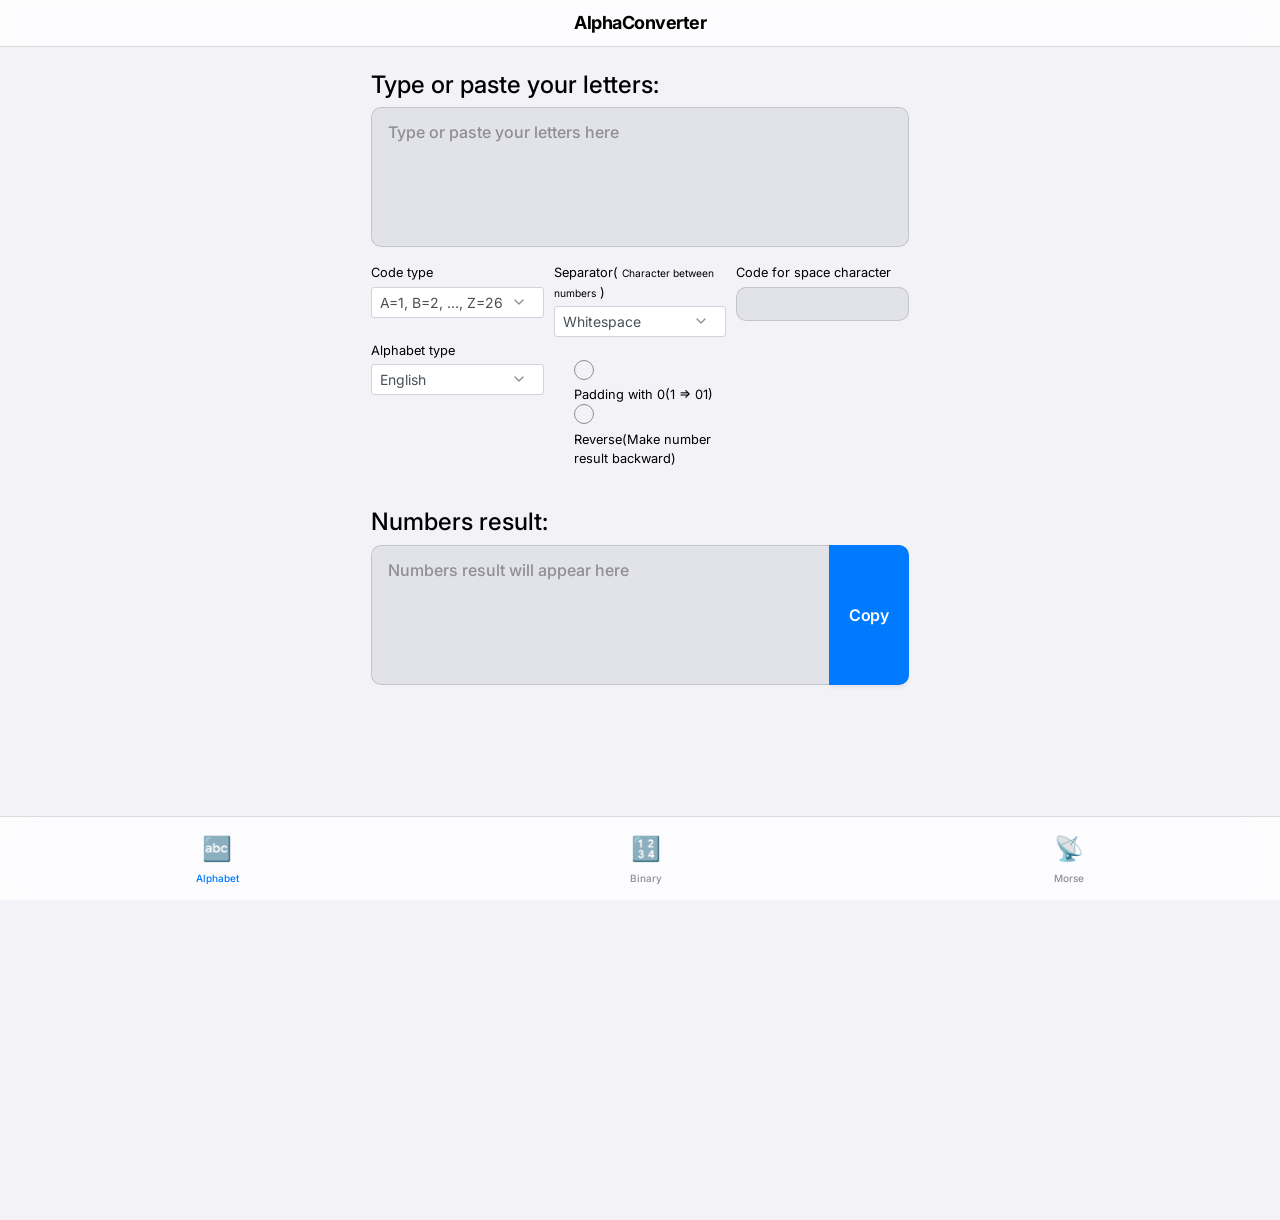
==== app/src/main/assets/alphabet-to-numbers.html @ f873c341 "Initial commit" ====
<!DOCTYPE html>
<html lang="en">

<head>
    <meta http-equiv="X-UA-Compatible" content="IE=edge">
    <meta charset="utf-8" />
    <meta name="viewport" content="width=device-width, initial-scale=1.0, viewport-fit=cover" />

    <title>AlphaConverter</title>
    <link rel="stylesheet" href="static/lib/bootstrap/dist/css/bootstrap.min.css" />
    <link rel="dns-prefetch" href="https://design-media.inkpx.com/">

    <link rel="stylesheet" href="static/lib/jssocials-1.4.0/jssocials.css" />
    <link rel="stylesheet" href="static/lib/jssocials-1.4.0/jssocials-theme-flat.css" />

    <link rel="stylesheet" href="static/css/site1ef8.css?v=FJEmgED4UV-yYkm7TSofwFdIMw3dJoi3_ZHVLcDd_eE" />
    <link rel="stylesheet" href="static/css/material-design-3.css" />

    <link rel="preconnect" href="https://fonts.googleapis.com">
    <link rel="preconnect" href="https://fonts.gstatic.com" crossorigin>
    <link href="https://fonts.googleapis.com/css2?family=Inter:wght@400;500;600;700;800&display=swap" rel="stylesheet">

    <script async src="../pagead2.googlesyndication.com/pagead/js/f7208.txt?client=ca-pub-6508214169551772"
        crossorigin="anonymous"></script>
</head>

<body>
    <!-- Material Design 3 Top App Bar -->
    <div class="md3-top-app-bar">
        <div class="md3-top-app-bar-content">
            <h1 class="md3-app-title">AlphaConverter</h1>
        </div>
    </div>

    <!-- Main Content -->
    <div class="md3-container">
        <div id="app" class="md3-content-wrapper">
            <!-- Converter UI -->
            <div class="md3-card">
                <h2>Convert Text to Numbers</h2>

                <!-- Input Field -->
                <div class="md3-text-field">
                    <label class="md3-text-field-label">Enter text or numbers</label>
                    <textarea class="md3-text-field-input" id="inputText"
                        placeholder="Type something here..."></textarea>
                </div>

                <!-- Buttons -->
                <div class="md3-button-row">
                    <button class="md3-button md3-button-filled" id="convertBtn">Convert</button>
                    <button class="md3-button md3-button-outlined" id="clearBtn">Clear</button>
                    <button class="md3-button md3-button-outlined" id="copyInputBtn">Copy</button>
                </div>

                <!-- Output Field -->
                <div class="md3-text-field" style="margin-top: 24px;">
                    <label class="md3-text-field-label">Result</label>
                    <div id="outputText">Conversion result will appear here...</div>
                </div>

                <!-- Copy Output Button -->
                <button class="md3-button md3-button-text" id="copyOutputBtn"
                    style="width: 100%; margin-top: 12px;">Copy Output</button>
            </div>

            <!-- Options Card -->
            <div class="md3-card">
                <h3>Options</h3>

                <div class="md3-text-field">
                    <label class="md3-text-field-label">Conversion Format</label>
                    <select id="formatSelect">
                        <option value="simple">Simple (A=1, B=2, ...)</option>
                        <option value="binary">Binary</option>
                        <option value="advanced">Advanced</option>
                    </select>
                </div>

                <div class="md3-checkbox-group">
                    <label class="md3-checkbox-label">
                        <input type="checkbox" id="ignoreSpaces">
                        <span>Ignore spaces</span>
                    </label>
                    <label class="md3-checkbox-label">
                        <input type="checkbox" id="upperCase">
                        <span>Uppercase output</span>
                    </label>
                </div>
            </div>

            <!-- Stats Card -->
            <div class="md3-card">
                <h3>Statistics</h3>
                <div class="md3-stats-grid">
                    <div class="md3-stat-card">
                        <div class="md3-stat-label">Characters</div>
                        <div class="md3-stat-value" id="charCount">0</div>
                    </div>
                    <div class="md3-stat-card">
                        <div class="md3-stat-label">Words</div>
                        <div class="md3-stat-value" id="wordCount">0</div>
                    </div>
                    <div class="md3-stat-card">
                        <div class="md3-stat-label">Conversions</div>
                        <div class="md3-stat-value" id="conversionCount">0</div>
                    </div>
                </div>
            </div>
        </div>
    </div>

    <!-- Bottom Navigation Tabs -->
    <div class="md3-bottom-nav">
        <a href="alphabet-to-numbers.html" class="md3-nav-item md3-nav-active">
            <span class="md3-nav-icon">🔤</span>
            <span class="md3-nav-label">Alphabet</span>
        </a>
        <a href="binary-converter.html" class="md3-nav-item">
            <span class="md3-nav-icon">🔢</span>
            <span class="md3-nav-label">Binary</span>
        </a>
        <a href="morse-converter.html" class="md3-nav-item">
            <span class="md3-nav-icon">📡</span>
            <span class="md3-nav-label">Morse</span>
        </a>
    </div>

    <!-- Floating Action Button -->
    <button class="md3-fab" title="Convert">🔄</button>

    <script type="text/javascript">
        var alphabetModuleName = 'AlphabetToNumber';
    </script>
    <script
        src="static/lib/alphabet/1.0.0/inkpx-alphabet.umd.minf980.js?v=_bp05VSS9Vm5cJAzbjqtKP711zbT-5roc5y51gnIXjI"></script>

    <script src="static/lib/jquery/dist/jquery.min.js"></script>
    <script src="static/lib/bootstrap/dist/js/bootstrap.bundle.min.js"></script>
    <script src="static/lib/pixabay-ac/jquery.auto-complete.min.js"></script>

    <script src="static/lib/jssocials-1.4.0/jssocials.min.js"></script>
    <script src="static/js/material-design-3.js"></script>
    <script src="static/js/converter-app.js"></script>
    <script type="text/javascript">
        $(function () {
            $(".share-area").jsSocials({
                showLabel: false,
                showCount: false,
                shares: []
            });
        });
    </script>

    <script src="static/js/sited82b.js?v=tY-L6hNoM8MPZSDCTNHHN6IWhLcDKMUVz5prGmht9Rw"></script>
    <!-- Google tag (gtag.js) -->
    <script async src="https://www.googletagmanager.com/gtag/js?id=G-XSNCM615G3"></script>
    <script>
        window.dataLayer = window.dataLayer || [];
        function gtag() { dataLayer.push(arguments); }
        gtag('js', new Date());
        gtag('config', 'G-XSNCM615G3');
    </script>

</body>

</html>
---- app/src/main/assets/static/lib/jssocials-1.4.0/jssocials.css ----
.jssocials-shares{margin:.2em 0}.jssocials-shares *{box-sizing:border-box}.jssocials-share{display:inline-block;vertical-align:top;margin:.3em .6em .3em 0}.jssocials-share:last-child{margin-right:0}.jssocials-share-logo{width:1em;vertical-align:middle;font-size:1.5em}img.jssocials-share-logo{width:auto;height:1em}.jssocials-share-link{display:inline-block;text-align:center;text-decoration:none;line-height:1}.jssocials-share-link.jssocials-share-link-count{padding-top:.2em}.jssocials-share-link.jssocials-share-link-count .jssocials-share-count{display:block;font-size:.6em;margin:0 -.5em -.8em}.jssocials-share-link.jssocials-share-no-count{padding-top:.5em}.jssocials-share-link.jssocials-share-no-count .jssocials-share-count{height:1em}.jssocials-share-label{padding-left:.3em;vertical-align:middle}.jssocials-share-count-box{display:inline-block;height:1.5em;padding:0 .3em;line-height:1;vertical-align:middle;cursor:default}.jssocials-share-count-box.jssocials-share-no-count{display:none}.jssocials-share-count{line-height:1.5em;vertical-align:middle}
---- app/src/main/assets/static/lib/jssocials-1.4.0/jssocials-theme-flat.css ----
.jssocials-share-twitter .jssocials-share-link{background:#00aced}.jssocials-share-twitter .jssocials-share-link:hover{background:#0087ba}.jssocials-share-facebook .jssocials-share-link{background:#3b5998}.jssocials-share-facebook .jssocials-share-link:hover{background:#2d4373}.jssocials-share-googleplus .jssocials-share-link{background:#dd4b39}.jssocials-share-googleplus .jssocials-share-link:hover{background:#c23321}.jssocials-share-linkedin .jssocials-share-link{background:#007bb6}.jssocials-share-linkedin .jssocials-share-link:hover{background:#005983}.jssocials-share-pinterest .jssocials-share-link{background:#cb2027}.jssocials-share-pinterest .jssocials-share-link:hover{background:#9f191f}.jssocials-share-email .jssocials-share-link{background:#3490f3}.jssocials-share-email .jssocials-share-link:hover{background:#0e76e6}.jssocials-share-stumbleupon .jssocials-share-link{background:#eb4823}.jssocials-share-stumbleupon .jssocials-share-link:hover{background:#c93412}.jssocials-share-whatsapp .jssocials-share-link{background:#29a628}.jssocials-share-whatsapp .jssocials-share-link:hover{background:#1f7d1e}.jssocials-share-telegram .jssocials-share-link{background:#2ca5e0}.jssocials-share-telegram .jssocials-share-link:hover{background:#1c88bd}.jssocials-share-line .jssocials-share-link{background:#25af00}.jssocials-share-line .jssocials-share-link:hover{background:#1a7c00}.jssocials-share-viber .jssocials-share-link{background:#7b519d}.jssocials-share-viber .jssocials-share-link:hover{background:#61407b}.jssocials-share-pocket .jssocials-share-link{background:#ef4056}.jssocials-share-pocket .jssocials-share-link:hover{background:#e9132e}.jssocials-share-messenger .jssocials-share-link{background:#0084ff}.jssocials-share-messenger .jssocials-share-link:hover{background:#006acc}.jssocials-share-vkontakte .jssocials-share-link{background:#45668e}.jssocials-share-vkontakte .jssocials-share-link:hover{background:#344d6c}.jssocials-share-link{padding:.5em .6em;color:#fff;-webkit-transition:background 200ms ease-in-out,border-color 200ms ease-in-out;transition:background 200ms ease-in-out,border-color 200ms ease-in-out}.jssocials-share-link:hover,.jssocials-share-link:focus,.jssocials-share-link:active{color:#fff}.jssocials-share-count-box{position:relative;height:2.5em;padding:0 .3em;margin-left:.3em;background:#f5f5f5;-webkit-transition:background 200ms ease-in-out,border-color 200ms ease-in-out;transition:background 200ms ease-in-out,border-color 200ms ease-in-out}.jssocials-share-count-box:hover{background:#dcdcdc}.jssocials-share-count-box:hover:after{border-color:transparent #dcdcdc transparent transparent}.jssocials-share-count-box:after{content:"";display:block;position:absolute;top:.85em;left:-.3em;width:0;height:0;border-width:.4em .4em .4em 0;border-style:solid;border-color:transparent #f5f5f5 transparent transparent;-webkit-transform:rotate(360deg);-ms-transform:rotate(360deg);transform:rotate(360deg);-webkit-transition:background 200ms ease-in-out,border-color 200ms ease-in-out;transition:background 200ms ease-in-out,border-color 200ms ease-in-out}.jssocials-share-count-box .jssocials-share-count{line-height:2.5em;color:#444}
---- app/src/main/assets/static/css/site1ef8.css ----
body{color:#2c3e50;-webkit-font-smoothing:antialiased}a.navbar-brand{white-space:normal;text-align:center;word-break:keep-all}a{color:#2c3e50}a:hover{color:#3eaf7c}.btn-primary{color:#fff!important;background-color:#3eaf7c;-moz-border-radius:2px;-ms-border-radius:2px;-webkit-border-radius:2px;border-radius:2px;-moz-box-shadow:0 4px 4px -2px rgba(144,146,148,.2);-ms-box-shadow:0 4px 4px -2px rgba(144,146,148,.2);-webkit-box-shadow:0 4px 4px -2px rgba(144,146,148,.2);box-shadow:0 4px 4px -2px rgba(144,146,148,.2);-ms-transition:all .3s ease;-webkit-transition:all .3s ease;transition:all .3s ease;border-top:none;border-right:none;border-bottom:none;border-left:none}.btn-primary:hover{color:#fff;background-color:#318961;-moz-box-shadow:0 4px 16px rgba(0,1,31,.2);-ms-box-shadow:0 4px 16px rgba(0,1,31,.2);-webkit-box-shadow:0 4px 16px rgba(0,1,31,.2);box-shadow:0 4px 16px rgba(0,1,31,.2)}.btn-primary:focus,.btn-primary.focus{color:#fff;background-color:#318961;-moz-box-shadow:0 4px 16px rgba(0,1,31,.2);-ms-box-shadow:0 4px 16px rgba(0,1,31,.2);-webkit-box-shadow:0 4px 16px rgba(0,1,31,.2);box-shadow:0 4px 16px rgba(0,1,31,.2)}.btn-primary.disabled,.btn-primary:disabled{color:#fff;background-color:#81d2ad;border-color:#81d2ad}.btn-primary:not(:disabled):not(.disabled):active,.btn-primary:not(:disabled):not(.disabled).active,.show>.btn-primary.dropdown-toggle{color:#fff;background-color:#318961;border-color:#3eaf7c}.btn-primary:not(:disabled):not(.disabled).active:focus,.btn-primary:not(:disabled):not(.disabled):active:focus,.show>.btn-primary.dropdown-toggle:focus{-moz-box-shadow:0 4px 16px rgba(0,1,31,.2);-ms-box-shadow:0 4px 16px rgba(0,1,31,.2);-webkit-box-shadow:0 4px 16px rgba(0,1,31,.2);box-shadow:0 4px 16px rgba(0,1,31,.2)}.text-dark{color:#2c3e50!important}.nav-pills .nav-link.active,.nav-pills .show>.nav-link{color:#fff;background-color:#1b6ec2;border-color:#1861ac}.bg-grey{background-color:#eee}.inkpx-focus{border-radius:0}.inkpx-focus:focus{border-color:#ced4da;box-shadow:none}.inkpx-inline-search-btn{border-radius:0;border-color:#ced4da}.inkpx-inline-search-btn:active,.inkpx-inline-search-btn:hover{background-color:#3eaf7c;border-color:#3eaf7c;color:#fff}.inkpx-inline-search-btn:focus{border-color:transparent}.inkpx-inline-search-btn:active:focus{border-color:#ced4da!important}.dropdown:hover>.dropdown-menu{display:block}html{font-size:14px}@media(min-width:768px){html{font-size:16px}}.border-top{border-top:1px solid #e5e5e5}.border-bottom{border-bottom:1px solid #e5e5e5}.box-shadow{box-shadow:0 .25rem .75rem rgba(0,0,0,.05)}button.accept-policy{font-size:1rem;line-height:inherit}html{position:relative;min-height:100%}body{margin-bottom:20rem}.footer{height:20rem;position:absolute;bottom:0;width:100%;white-space:nowrap;background:#fafafa;z-index:99}.footer .site-links li{margin-right:1.5rem}.highlight-link a{color:#3eaf7c}.image-auto img{width:100%;height:auto}.navbar-brand .logo{height:2.2rem;margin-right:.8rem}.navbar-brand .site-name{font-size:1.3rem;font-weight:600;color:#2c3e50}.inkpx-navbar{position:sticky;top:0;z-index:100}.inkpx-navbar .inkpx-navbar-dropdown .dropdown-menu{margin-top:0;max-height:50vh;overflow:auto}.inkpx-navbar .inkpx-navbar-dropdown .dropdown-item.active,.inkpx-navbar .inkpx-navbar-dropdown .dropdown-item:active{background:#3eaf7c}.inkpx-navbar .inkpx-navbar-dropdown .dropdown-toggle::after{margin-left:.75rem;color:#a19b9b}.inkpx-navbar .nav-item{border-radius:3px}.inkpx-navbar .nav-item .nav-link{font-weight:500}.inkpx-navbar .nav-item:hover{background-color:#eee}.inkpx-navbar .inkpx-navbar-highlight-item{color:#fe6d77}.inkpx-pagination .btn{font-size:.875rem;background:0 0;border:none}.inkpx-pagination .btn:hover{background:#eee}.inkpx-pagination .btn.disabled{color:#959da5}.inkpx-breadcrumb{background:0 0;padding-left:0;padding-right:0}.inkpx-breadcrumb .breadcrumb-item a{color:#2c3e50}.inkpx-breadcrumb .breadcrumb-item a:hover{color:#3eaf7c}.category-sidebar{padding:1.5rem 0;width:20rem;margin:0;box-sizing:border-box;border-right:1px solid #eaecef;overflow-y:auto;position:sticky;top:63px;max-height:calc(100vh - 61px)}.category-sidebar .sidebar-heading{display:inline-block;font-size:1.1rem;font-weight:700;padding:.35rem 1.5rem .35rem 1.25rem;line-height:1.7rem;color:#2c3e50!important;text-decoration:none}.category-sidebar .sidebar-heading:hover{color:#3eaf7c!important}.category-sidebar .sidebar-heading.active{color:#3eaf7c!important}.category-sidebar .sidebar-link{display:inline-block;font-size:.95rem;border-left:.25rem solid transparent;padding:.35rem 1rem .35rem 2.5rem;line-height:1.4;box-sizing:border-box;color:#2c3e50!important;text-decoration:none}.category-sidebar .sidebar-link:hover{color:#3eaf7c!important}.category-sidebar .sidebar-link.active{font-weight:600;border-left-color:#3eaf7c;color:#3eaf7c!important}.category-template-list-wrapper table{color:#333;background:#fff;border:1px solid gray;font-size:12pt;border-collapse:collapse}.category-template-list-wrapper table thead th{color:#777;background:rgba(0,0,0,.1)}.category-template-list-wrapper table tfoot th{color:#777;background:rgba(0,0,0,.1)}.category-template-list-wrapper table caption{padding:.5em}.category-template-list-wrapper table th{padding:.5em;border:1px solid #d3d3d3}.category-template-list-wrapper table td{padding:.5em;border:1px solid #d3d3d3}.category-template-list-wrapper blockquote{background:#f9f9f9;border-left:10px solid #ccc;margin:1.5em 10px;padding:1em 10px .1em}.category-template-list .preview-img{width:100%;height:auto}.category-template-list .template-link{font-size:.875rem;text-decoration:none;font-weight:500}.category-template-list .template-link:hover{color:#3eaf7c!important}.category-template-list .template-item:hover .template-link{color:#3eaf7c!important}.category-template-list .template-name-wrapper{height:3rem;overflow:hidden;text-overflow:ellipsis;display:-webkit-box;-webkit-line-clamp:2;-webkit-box-orient:vertical}@media(max-width:768px){.category-sidebar{width:100%;padding-right:15px;padding-left:15px;margin-right:auto;margin-left:auto;border-right:none;position:static;top:auto}.category-sidebar .sidebar-heading{text-align:center}.category-sidebar .sidebar-link{padding:.35rem .75rem}}.template-detail-page .feature-img{width:100%;height:auto}.template-detail-page .breadcrumb{background:0 0;padding-left:0;padding-right:0}.template-detail-page .breadcrumb .breadcrumb-item a{color:#2c3e50}.template-detail-page .breadcrumb .breadcrumb-item a:hover{color:#3eaf7c}.template-detail-page .word-art-detail a{color:#3eaf7c}.template-detail-page .fix-word-art-cls{min-height:750px}.template-detail-page .word-cloud-detail a{color:#3eaf7c}.template-detail-page .fix-word-cloud-cls{min-height:800px}.template-detail-page .curved-text-detail a{color:#3eaf7c}.template-detail-page .fix-curved-text-cls{min-height:1000px}.index-category-view .category-item img{width:100%;height:auto}.flat-page table{color:#333;background:#fff;border:1px solid gray;font-size:12pt;border-collapse:collapse}.flat-page table thead th{color:#777;background:rgba(0,0,0,.1)}.flat-page table tfoot th{color:#777;background:rgba(0,0,0,.1)}.flat-page table caption{padding:.5em}.flat-page table th{padding:.5em;border:1px solid #d3d3d3}.flat-page table td{padding:.5em;border:1px solid #d3d3d3}.blog-index-page{max-width:800px}.blog-index-page .blog-post-item img{max-width:100%;height:auto}.blog-detail-page .main [id]::before{content:"";display:block;height:65px;margin-top:-65px;visibility:hidden}.stretched-link:before{bottom:0;content:"";left:0;position:absolute;right:0;top:0;z-index:1}.autocomplete-suggestions{text-align:left;cursor:default;border:1px solid #ccc;border-top:0;background:#fff;box-shadow:-1px 1px 3px rgba(0,0,0,.1);position:absolute;display:none;z-index:9999;max-height:254px;overflow:hidden;overflow-y:auto;box-sizing:border-box}.autocomplete-suggestion{position:relative;padding:.6em;line-height:23px;white-space:nowrap;overflow:hidden;text-overflow:ellipsis;font-size:1.02em;color:#333}.autocomplete-suggestion b{font-weight:400;color:#1f8dd6}.autocomplete-suggestion.selected{background:#f0f0f0}
---- app/src/main/assets/static/css/material-design-3.css ----
/* ============================================
   Apple iOS / macOS Aesthetic Redesign
   Adaptive Theme (Light / Dark)
   STUCK SCREEN (NO SCROLL) LAYOUT
   ============================================ */

:root {
    /* Apple Default Light Mode Tokens */
    --apple-bg: #F2F2F7;
    --apple-surface: #FFFFFF;
    --apple-surface-grouped: #FFFFFF;
    --apple-text: #000000;
    --apple-text-secondary: #8E8E93;
    --apple-accent: #007AFF;
    --apple-accent-hover: #0056b3;
    --apple-border: rgba(60, 60, 67, 0.18); /* Default separator */
    --apple-input-bg: rgba(118, 118, 128, 0.12); /* Gray native input */
    --apple-shadow: 0 4px 24px rgba(0, 0, 0, 0.04);
    --apple-glass-bg: rgba(255, 255, 255, 0.75);
    
    --radius-xl: 20px;
    --radius-lg: 16px;
    --radius-md: 10px;
    --radius-sm: 8px;
}

/* Adaptive Dark Mode */
@media (prefers-color-scheme: dark) {
    :root {
        --apple-bg: #000000;
        --apple-surface: #1C1C1E;
        --apple-surface-grouped: #1C1C1E;
        --apple-text: #FFFFFF;
        --apple-text-secondary: #EBEBF599; /* 60% white */
        --apple-accent: #0A84FF; /* Dark mode blue */
        --apple-accent-hover: #0066cc;
        --apple-border: rgba(84, 84, 88, 0.65);
        --apple-input-bg: rgba(118, 118, 128, 0.24);
        --apple-shadow: 0 4px 24px rgba(0, 0, 0, 0.4);
        --apple-glass-bg: rgba(28, 28, 30, 0.75);
    }
}

* {
    margin: 0;
    padding: 0;
    box-sizing: border-box;
    -webkit-tap-highlight-color: transparent;
}

/* SCROLLABLE RESPONSIVE LAYOUT */
html, body {
    /* Premium Inter font stack */
    font-family: 'Inter', -apple-system, BlinkMacSystemFont, "SF Pro Display", "Segoe UI", Roboto, Helvetica, Arial, sans-serif;
    background-color: var(--apple-bg);
    color: var(--apple-text);
    line-height: 1.5;
    
    /* Standard Scrolling Settings */
    min-height: 100vh;
    overflow-x: hidden;
    
    -webkit-font-smoothing: antialiased;
    -moz-osx-font-smoothing: grayscale;
}

/* TOP APP BAR - iOS Navigation Bar Style */
.md3-top-app-bar {
    background: var(--apple-glass-bg);
    backdrop-filter: blur(20px) saturate(180%);
    -webkit-backdrop-filter: blur(20px) saturate(180%);
    border-bottom: 0.5px solid var(--apple-border);
    color: var(--apple-text);
    padding: 12px 20px; /* Reduced padding for more screen space */
    position: relative;
    z-index: 100;
    display: flex;
    align-items: center;
    justify-content: center;
    flex-shrink: 0;
}

.md3-top-app-bar-content {
    display: flex;
    align-items: center;
    justify-content: center;
    width: 100%;
}

.md3-app-title {
    font-size: 18px; /* Slightly larger pro size */
    font-weight: 700;
    margin: 0;
    letter-spacing: -0.5px;
}

/* MAIN CONTAINER - Scrollable */
.md3-container {
    width: 100%;
    padding: 24px 0 120px 0; /* Padding bottom for Tab Bar */
}

.md3-content-wrapper {
    width: 100%;
    max-width: 600px;
    margin: 0 auto;
    padding: 0 16px;
    display: flex;
    flex-direction: column;
    gap: 24px; /* Restored comfortable gap */
}

/* CARDS - iOS Grouped List / Card Style */
.md3-card {
    background: var(--apple-surface);
    border-radius: var(--radius-xl);
    padding: 24px; /* Restored luxurious padding */
    box-shadow: var(--apple-shadow);
    display: flex;
    flex-direction: column;
}

.md3-card h2,
.md3-card h3 {
    margin-bottom: 12px;
    font-size: 20px; /* Adjusted down slightly */
    font-weight: 800; /* Pro bold */
    color: var(--apple-text);
    letter-spacing: -0.8px;
    text-align: left;
    flex-shrink: 0;
}

/* TEXT FIELDS */
.md3-text-field {
    margin-bottom: 24px;
    display: flex;
    flex-direction: column;
}

.md3-text-field-label {
    display: block;
    font-size: 14px;
    font-weight: 600;
    color: var(--apple-text-secondary);
    margin-bottom: 6px;
    margin-left: 4px; /* Better alignment with input */
    letter-spacing: -0.2px;
    text-align: left;
    flex-shrink: 0;
}

/* iOS Style Text Input */
.md3-text-field-input {
    width: 100%;
    padding: 12px 16px; /* Tighten padding */
    background: var(--apple-input-bg);
    border: 1px solid var(--apple-border); /* Explicit border for better structure */
    border-radius: var(--radius-md);
    font-size: 16px;
    font-weight: 500;
    font-family: inherit;
    color: var(--apple-text);
    transition: all 0.2s ease;
    text-align: left;
    flex-shrink: 0;
}

/* Make Textarea */
textarea.md3-text-field-input {
    resize: none;
    min-height: 140px; /* Restored fixed reasonable height */
    line-height: 1.5;
}

.md3-text-field-input::placeholder {
    color: var(--apple-text-secondary);
}

.md3-text-field-input:focus {
    outline: none;
    box-shadow: 0 0 0 3px rgba(10, 132, 255, 0.3); /* iOS Focus Ring */
}

/* OUTPUT TEXT */
#outputText {
    min-height: 140px; /* Restored fixed reasonable height */
    overflow-y: auto; /* Internal scrolling if text is too long */
    padding: 16px;
    background: var(--apple-input-bg);
    border: 1px solid var(--apple-border);
    border-radius: var(--radius-md);
    color: var(--apple-text);
    word-break: break-word;
    white-space: pre-wrap;
    font-family: 'Inter', ui-monospace, Menlo, Consolas, monospace; /* Changed to Inter for a cleaner look */
    font-size: 18px;
    font-weight: 500;
    line-height: 1.6;
    letter-spacing: 0.2px;
    text-align: left;
}

/* BUTTONS - iOS Style */
.md3-button-row {
    display: flex;
    gap: 12px;
    flex-wrap: nowrap;
    margin: 16px 0 24px 0; /* Restored margins */
}

.md3-button {
    min-height: 50px; /* Restored standard height */
    padding: 12px 20px;
    border: none;
    border-radius: var(--radius-md);
    font-size: 16px;
    font-weight: 600;
    cursor: pointer;
    transition: all 0.2s cubic-bezier(0.25, 1, 0.5, 1);
    font-family: inherit;
    display: inline-flex;
    align-items: center;
    justify-content: center;
    letter-spacing: -0.2px;
}

.md3-button:active {
    transform: scale(0.96);
    opacity: 0.8;
}

.md3-button-row .md3-button {
    flex: 1;
}

.md3-button-filled {
    background: var(--apple-accent);
    color: #FFFFFF;
}

.md3-button-filled:hover {
    background: var(--apple-accent-hover);
}

.md3-button-outlined {
    background: var(--apple-input-bg);
    color: var(--apple-accent);
}

.md3-button-text {
    background-color: transparent;
    color: var(--apple-accent);
    font-weight: 600; /* Bolder button text */
    flex-shrink: 0;
    margin-top: 8px;
    min-height: 40px; /* Smaller */
}

/* SELECT DROPDOWN - iOS Native Style */
select {
    width: 100%;
    padding: 12px 16px; /* Tighten */
    background-color: var(--apple-input-bg);
    border: none;
    border-radius: var(--radius-md);
    font-size: 16px;
    font-weight: 500;
    font-family: inherit;
    color: var(--apple-text);
    cursor: pointer;
    transition: all 0.2s ease;
    appearance: none;
    -webkit-appearance: none;
    -moz-appearance: none;
    background-image: url("data:image/svg+xml;charset=US-ASCII,%3Csvg%20xmlns%3D%22http%3A%2F%2Fwww.w3.org%2F2000%2Fsvg%22%20width%3D%2220%22%20height%3D%2220%22%20viewBox%3D%220%200%2024%2024%22%20fill%3D%22none%22%20stroke%3D%22%238E8E93%22%20stroke-width%3D%222%22%20stroke-linecap%3D%22round%22%20stroke-linejoin%3D%22round%22%3E%3Cpolyline%20points%3D%226%209%2012%2015%2018%209%22%3E%3C%2Fpolyline%3E%3C%2Fsvg%3E");
    background-repeat: no-repeat;
    background-position: right 16px center;
    background-size: 16px;
}

select:focus {
    outline: none;
    box-shadow: 0 0 0 3px rgba(10, 132, 255, 0.3);
}

select option {
    background-color: #0f172a; /* Extremely dark solid slate */
    color: #ffffff; /* Pure white text */
    font-weight: 500;
    padding: 12px 20px; /* Align with select padding */
}



/* CHECKBOXES & LABELS */
.md3-checkbox-group {
    display: flex;
    flex-direction: row; /* Horizontal to save vertical space */
    gap: 8px;
    margin-top: 8px;
    background: transparent;
}

.md3-checkbox-label {
    flex: 1;
    display: flex;
    align-items: center;
    cursor: pointer;
    user-select: none;
    padding: 10px 12px;
    transition: background 0.2s ease;
    background: var(--apple-input-bg);
    border-radius: var(--radius-md);
}

.md3-checkbox-label:active {
    background: rgba(0,0,0,0.05);
}

.md3-checkbox-label span {
    color: var(--apple-text);
    font-size: 14px; /* Smaller to fit */
    font-weight: 500;
    text-align: left;
}

/* iOS Toggle/Checkbox replication */
input[type="checkbox"] {
    appearance: none;
    -webkit-appearance: none;
    width: 20px;
    height: 20px;
    min-width: 20px;
    margin: 0 8px 0 0; /* Strict margin for perfect alignment */
    cursor: pointer;
    border: 1.5px solid var(--apple-text-secondary);
    border-radius: 50%; /* iOS checkmarks are often circular or classic rounded */
    background: transparent;
    position: relative;
    transition: all 0.2s ease;
    display: inline-block;
}

input[type="checkbox"]:checked {
    background: var(--apple-accent);
    border-color: var(--apple-accent);
}

input[type="checkbox"]:checked::after {
    content: '';
    position: absolute;
    left: 6px; /* Perfectly centered horizontally */
    top: 3px;  /* Perfectly centered vertically */
    width: 5px;
    height: 9px;
    border: solid white;
    border-width: 0 2px 2px 0;
    transform: rotate(45deg);
}

/* STATS GRID */
.md3-stats-grid {
    display: grid;
    grid-template-columns: repeat(3, 1fr);
    gap: 12px; /* Restored comfortable gap */
}

.md3-stat-card {
    text-align: center;
    padding: 16px 8px; /* Restored padding */
    background: var(--apple-input-bg);
    border-radius: var(--radius-md);
}

.md3-stat-label {
    font-size: 12px; /* Restored size */
    font-weight: 600;
    color: var(--apple-text-secondary);
    margin-bottom: 2px;
    text-transform: uppercase;
    letter-spacing: 0.5px;
}

.md3-stat-value {
    font-size: 20px; /* Scaled down */
    font-weight: 800;
    color: var(--apple-text);
    letter-spacing: -0.5px;
}

/* BOTTOM NAVIGATION - Tab Bar */
.md3-bottom-nav {
    position: fixed;
    bottom: 0;
    left: 0;
    right: 0;
    height: 84px;
    background: var(--apple-glass-bg);
    backdrop-filter: blur(20px) saturate(180%);
    -webkit-backdrop-filter: blur(20px) saturate(180%);
    border-top: 0.5px solid var(--apple-border);
    display: flex;
    justify-content: space-around;
    align-items: center;
    z-index: 99;
    padding-bottom: env(safe-area-inset-bottom);
}

.md3-nav-item {
    display: flex;
    flex-direction: column;
    align-items: center;
    justify-content: center;
    gap: 4px;
    background: none;
    border: none;
    color: var(--apple-text-secondary);
    cursor: pointer;
    padding: 8px 16px;
    transition: color 0.2s ease;
    font-family: inherit;
    text-decoration: none;
}

.md3-nav-active {
    color: var(--apple-accent);
}

.md3-nav-icon {
    font-size: 24px;
}

.md3-nav-label {
    font-size: 10px;
    font-weight: 500;
}

/* Hide FAB */
.md3-fab {
    display: none;
}

/* RESPONSIVE FOR SMALL DEVICES */
@media (max-width: 480px) {
    .md3-checkbox-group {
        flex-direction: column;
    }
}
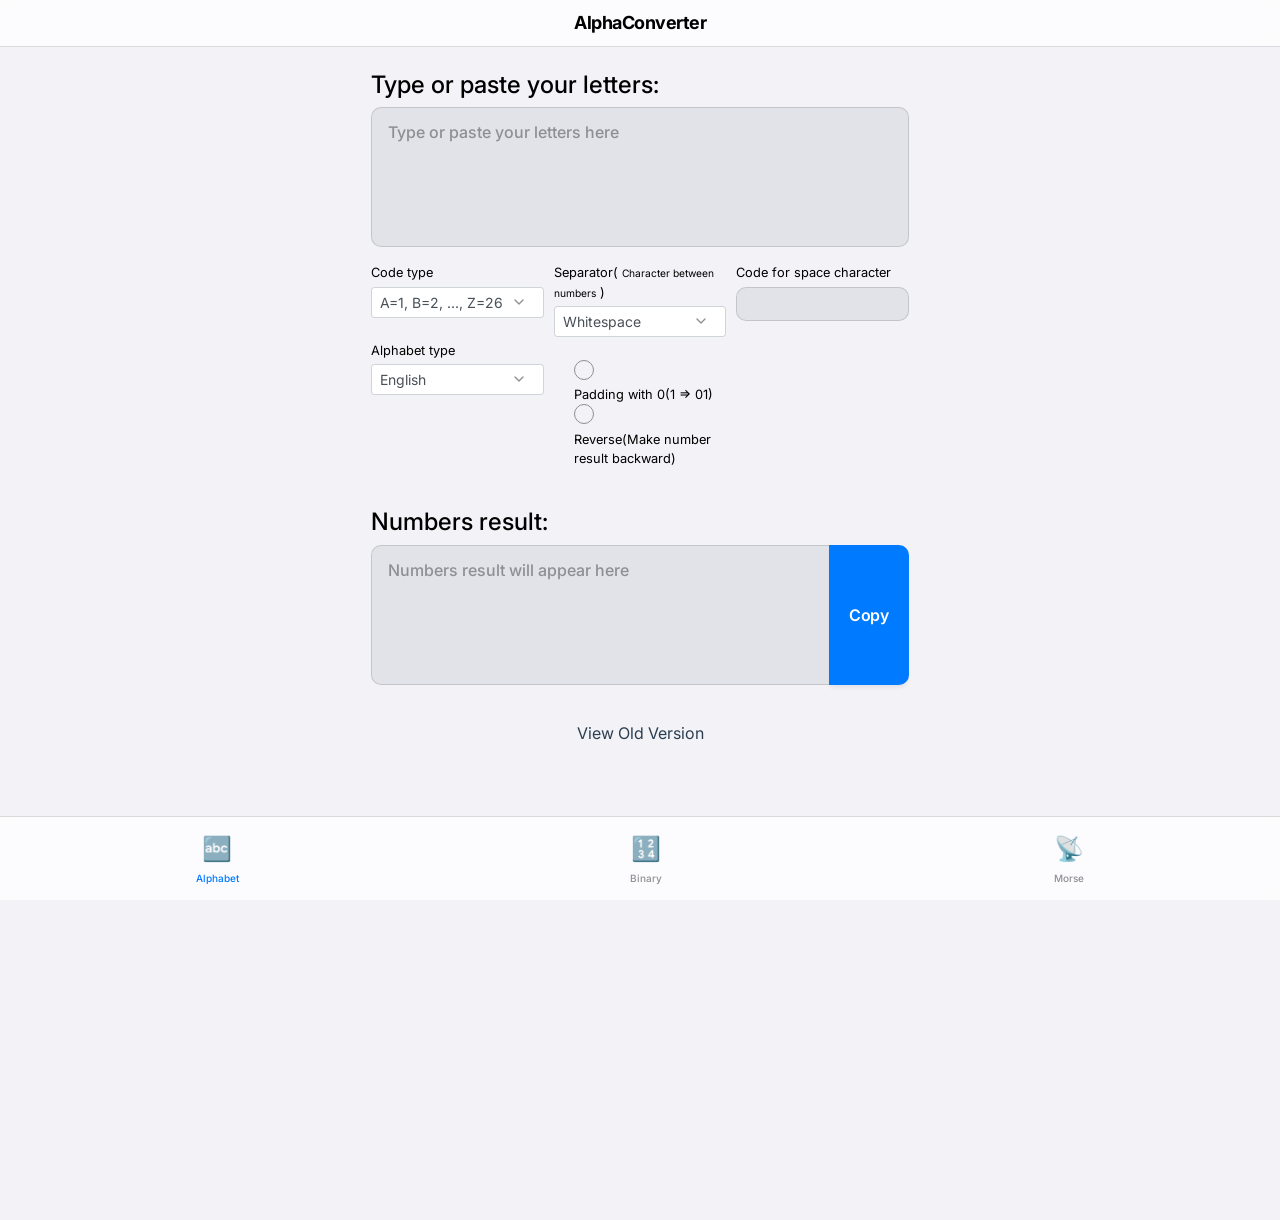
==== commit d6e289b4: "2.0 up" ====
--- a/app/src/main/assets/alphabet-to-numbers.html
+++ b/app/src/main/assets/alphabet-to-numbers.html
@@ -2,6 +2,7 @@
 <html lang="en">
 
 <head>
+    <link rel="icon" href="favicon.svg" type="image/x-icon">
     <meta http-equiv="X-UA-Compatible" content="IE=edge">
     <meta charset="utf-8" />
     <meta name="viewport" content="width=device-width, initial-scale=1.0, viewport-fit=cover" />
@@ -109,6 +110,9 @@
             </div>
         </div>
     </div>
+    <div class="oldlink" style="text-align: center; margin-top: -100px" position="fixed" bottom="0" width="100%">
+        <a href="oldver/alphabet-to-numbers.html" target="_blank">View Old Version</a>
+    </div>
 
     <!-- Bottom Navigation Tabs -->
     <div class="md3-bottom-nav">
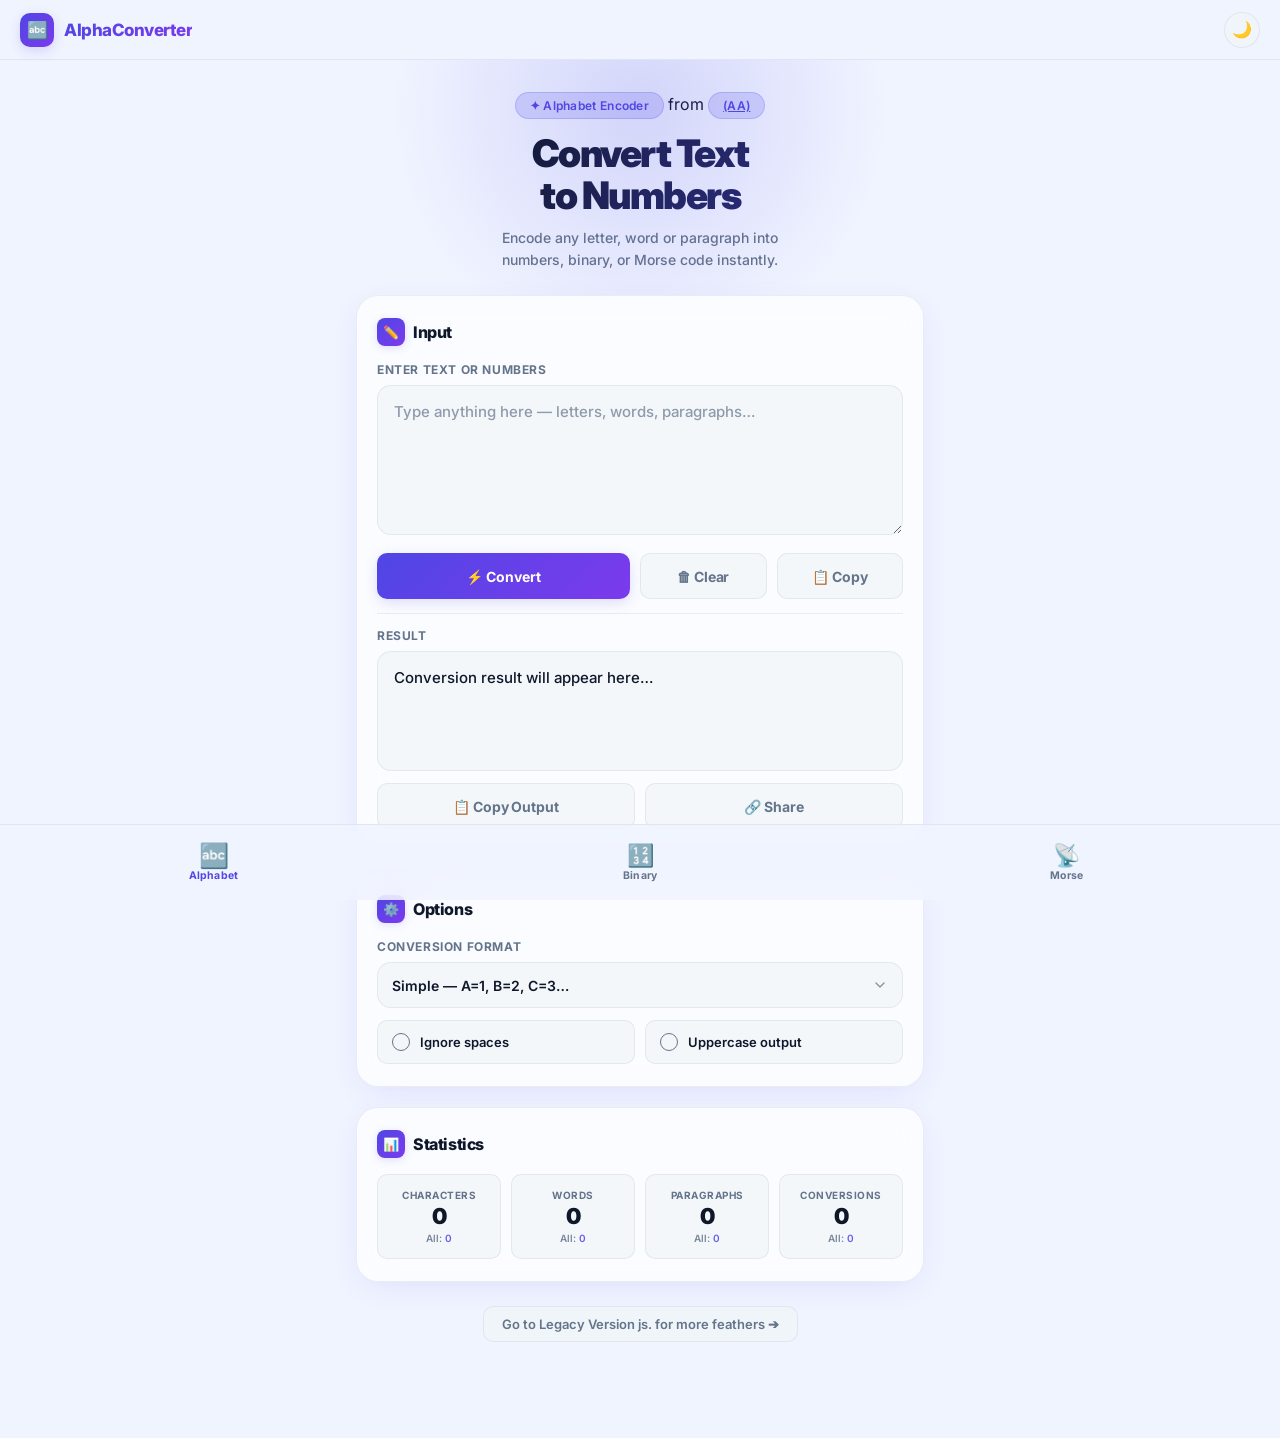
==== commit 247cf1d9: "3.0 up" ====
--- a/app/src/main/assets/alphabet-to-numbers.html
+++ b/app/src/main/assets/alphabet-to-numbers.html
@@ -6,166 +6,848 @@
     <meta http-equiv="X-UA-Compatible" content="IE=edge">
     <meta charset="utf-8" />
     <meta name="viewport" content="width=device-width, initial-scale=1.0, viewport-fit=cover" />
-
-    <title>AlphaConverter</title>
-    <link rel="stylesheet" href="static/lib/bootstrap/dist/css/bootstrap.min.css" />
-    <link rel="dns-prefetch" href="https://design-media.inkpx.com/">
-
-    <link rel="stylesheet" href="static/lib/jssocials-1.4.0/jssocials.css" />
-    <link rel="stylesheet" href="static/lib/jssocials-1.4.0/jssocials-theme-flat.css" />
-
-    <link rel="stylesheet" href="static/css/site1ef8.css?v=FJEmgED4UV-yYkm7TSofwFdIMw3dJoi3_ZHVLcDd_eE" />
-    <link rel="stylesheet" href="static/css/material-design-3.css" />
+    <meta name="description" content="AlphaConverter — Convert text to numbers, binary, and Morse code instantly. Free, offline-capable tool with history and statistics." />
+
+    <title>AlphaConverter — Text to Numbers</title>
 
     <link rel="preconnect" href="https://fonts.googleapis.com">
     <link rel="preconnect" href="https://fonts.gstatic.com" crossorigin>
-    <link href="https://fonts.googleapis.com/css2?family=Inter:wght@400;500;600;700;800&display=swap" rel="stylesheet">
-
-    <script async src="../pagead2.googlesyndication.com/pagead/js/f7208.txt?client=ca-pub-6508214169551772"
-        crossorigin="anonymous"></script>
+    <link href="https://fonts.googleapis.com/css2?family=Inter:ital,wght@0,300;0,400;0,500;0,600;0,700;0,800;0,900;1,400&display=swap" rel="stylesheet">
+
+    <style>
+        /* ── RESET & BASE ── */
+        *, *::before, *::after { margin: 0; padding: 0; box-sizing: border-box; }
+        html { scroll-behavior: smooth; }
+
+        /* ── TOKENS ── */
+        :root {
+            --bg:          #f0f4ff;
+            --bg-card:     rgba(255,255,255,0.75);
+            --bg-input:    rgba(241,245,249,0.8);
+            --accent:      #4f46e5;
+            --accent-2:    #7c3aed;
+            --accent-glow: rgba(79,70,229,0.18);
+            --text:        #0f172a;
+            --text-sub:    #64748b;
+            --border:      rgba(148,163,184,0.18);
+            --shadow:      0 8px 32px -8px rgba(79,70,229,0.13);
+            --shadow-lg:   0 20px 60px -10px rgba(79,70,229,0.18);
+            --radius-xl:   22px;
+            --radius-lg:   14px;
+            --radius-md:   10px;
+            --radius-sm:   7px;
+            --nav-h:       76px;
+            --bar-h:       60px;
+            --transition:  all 0.25s cubic-bezier(0.25,0.8,0.25,1);
+        }
+        .dark-theme {
+            --bg:          #07091a;
+            --bg-card:     rgba(20,24,50,0.72);
+            --bg-input:    rgba(10,12,30,0.7);
+            --accent:      #6366f1;
+            --accent-2:    #a855f7;
+            --accent-glow: rgba(99,102,241,0.2);
+            --text:        #e2e8f0;
+            --text-sub:    #94a3b8;
+            --border:      rgba(255,255,255,0.08);
+            --shadow:      0 8px 32px -4px rgba(0,0,0,0.4);
+            --shadow-lg:   0 24px 60px -10px rgba(0,0,0,0.6);
+        }
+
+        /* ── SCROLLBAR ── */
+        ::-webkit-scrollbar { width: 5px; }
+        ::-webkit-scrollbar-track { background: transparent; }
+        ::-webkit-scrollbar-thumb { background: var(--border); border-radius: 10px; }
+
+        /* ── BODY ── */
+        body {
+            font-family: 'Inter', -apple-system, BlinkMacSystemFont, 'Segoe UI', sans-serif;
+            background: var(--bg);
+            color: var(--text);
+            min-height: 100vh;
+            overflow-x: hidden;
+            -webkit-font-smoothing: antialiased;
+            padding-bottom: var(--nav-h);
+            transition: background 0.4s ease, color 0.3s ease;
+        }
+
+        /* ── TOP BAR ── */
+        .top-bar {
+            position: sticky;
+            top: 0;
+            z-index: 200;
+            height: var(--bar-h);
+            display: flex;
+            align-items: center;
+            justify-content: space-between;
+            padding: 0 20px;
+            background: rgba(240,244,255,0.72);
+            backdrop-filter: blur(20px) saturate(180%);
+            -webkit-backdrop-filter: blur(20px) saturate(180%);
+            border-bottom: 1px solid var(--border);
+            transition: background 0.3s ease;
+        }
+        .dark-theme .top-bar {
+            background: rgba(7,9,26,0.72);
+        }
+        .top-bar-brand {
+            display: flex;
+            align-items: center;
+            gap: 10px;
+            text-decoration: none;
+        }
+        .brand-badge {
+            width: 34px;
+            height: 34px;
+            border-radius: 10px;
+            background: linear-gradient(135deg, var(--accent), var(--accent-2));
+            display: flex;
+            align-items: center;
+            justify-content: center;
+            font-size: 17px;
+            box-shadow: 0 4px 12px var(--accent-glow);
+            flex-shrink: 0;
+        }
+        .brand-name {
+            font-size: 17px;
+            font-weight: 800;
+            letter-spacing: -0.5px;
+            background: linear-gradient(135deg, var(--accent), var(--accent-2));
+            -webkit-background-clip: text;
+            -webkit-text-fill-color: transparent;
+            background-clip: text;
+        }
+        .top-bar-actions {
+            display: flex;
+            align-items: center;
+            gap: 8px;
+        }
+        .icon-btn {
+            width: 36px;
+            height: 36px;
+            border-radius: 50%;
+            border: 1px solid var(--border);
+            background: var(--bg-input);
+            cursor: pointer;
+            display: flex;
+            align-items: center;
+            justify-content: center;
+            font-size: 16px;
+            color: var(--text);
+            transition: var(--transition);
+        }
+        .icon-btn:hover { transform: scale(1.08); background: var(--accent-glow); border-color: var(--accent); }
+        .icon-btn:active { transform: scale(0.95); }
+
+        /* ── HERO ── */
+        .hero {
+            padding: 32px 20px 24px;
+            text-align: center;
+            position: relative;
+            overflow: hidden;
+        }
+        .hero::before {
+            content: '';
+            position: absolute;
+            width: 500px;
+            height: 500px;
+            border-radius: 50%;
+            background: radial-gradient(circle, var(--accent-glow) 0%, transparent 70%);
+            top: -200px;
+            left: 50%;
+            transform: translateX(-50%);
+            pointer-events: none;
+        }
+        .hero-badge {
+            display: inline-flex;
+            align-items: center;
+            gap: 6px;
+            background: var(--accent-glow);
+            border: 1px solid rgba(99,102,241,0.25);
+            border-radius: 20px;
+            padding: 5px 14px;
+            font-size: 12px;
+            font-weight: 600;
+            color: var(--accent);
+            margin-bottom: 14px;
+            letter-spacing: 0.3px;
+        }
+        .hero-title {
+            font-size: clamp(26px, 6vw, 38px);
+            font-weight: 900;
+            letter-spacing: -1.5px;
+            line-height: 1.1;
+            margin-bottom: 10px;
+            background: linear-gradient(135deg, var(--text) 40%, var(--accent) 100%);
+            -webkit-background-clip: text;
+            -webkit-text-fill-color: transparent;
+            background-clip: text;
+        }
+        .hero-sub {
+            font-size: 14px;
+            color: var(--text-sub);
+            font-weight: 500;
+            max-width: 340px;
+            margin: 0 auto;
+            line-height: 1.6;
+        }
+
+        /* ── CONTENT ── */
+        .content {
+            max-width: 600px;
+            margin: 0 auto;
+            padding: 0 16px;
+            display: flex;
+            flex-direction: column;
+            gap: 20px;
+        }
+
+        /* ── CARD ── */
+        .card {
+            background: var(--bg-card);
+            backdrop-filter: blur(16px);
+            -webkit-backdrop-filter: blur(16px);
+            border: 1px solid var(--border);
+            border-radius: var(--radius-xl);
+            padding: 22px 20px;
+            box-shadow: var(--shadow);
+            transition: var(--transition);
+        }
+        .card:hover {
+            box-shadow: var(--shadow-lg);
+            transform: translateY(-1px);
+        }
+        .dark-theme .card:hover { border-color: rgba(99,102,241,0.25); }
+        .card-title {
+            font-size: 16px;
+            font-weight: 800;
+            letter-spacing: -0.4px;
+            margin-bottom: 16px;
+            display: flex;
+            align-items: center;
+            gap: 8px;
+        }
+        .card-title-icon {
+            width: 28px;
+            height: 28px;
+            border-radius: 8px;
+            background: linear-gradient(135deg, var(--accent), var(--accent-2));
+            display: flex;
+            align-items: center;
+            justify-content: center;
+            font-size: 13px;
+            box-shadow: 0 2px 8px var(--accent-glow);
+            flex-shrink: 0;
+        }
+
+        /* ── FIELD LABEL ── */
+        .field-label {
+            font-size: 12px;
+            font-weight: 700;
+            color: var(--text-sub);
+            text-transform: uppercase;
+            letter-spacing: 0.6px;
+            margin-bottom: 8px;
+            display: block;
+        }
+
+        /* ── TEXTAREA ── */
+        .field-textarea {
+            width: 100%;
+            min-height: 120px;
+            padding: 14px 16px;
+            background: var(--bg-input);
+            border: 1.5px solid var(--border);
+            border-radius: var(--radius-lg);
+            font-size: 15px;
+            font-weight: 500;
+            font-family: inherit;
+            color: var(--text);
+            resize: vertical;
+            line-height: 1.6;
+            transition: var(--transition);
+        }
+        .field-textarea::placeholder { color: var(--text-sub); opacity: 0.7; }
+        .field-textarea:focus {
+            outline: none;
+            border-color: var(--accent);
+            box-shadow: 0 0 0 3px var(--accent-glow);
+            background: var(--bg-card);
+        }
+
+        /* ── OUTPUT BOX ── */
+        .output-box {
+            width: 100%;
+            min-height: 120px;
+            max-height: 240px;
+            overflow-y: auto;
+            padding: 14px 16px;
+            background: var(--bg-input);
+            border: 1.5px solid var(--border);
+            border-radius: var(--radius-lg);
+            font-family: 'Inter', ui-monospace, Menlo, monospace;
+            font-size: 15px;
+            font-weight: 500;
+            color: var(--text);
+            word-break: break-word;
+            white-space: pre-wrap;
+            line-height: 1.6;
+            transition: var(--transition);
+        }
+        .output-box.has-result {
+            border-color: rgba(99,102,241,0.3);
+            background: var(--bg-card);
+        }
+
+        /* ── BTN ROW ── */
+        .btn-row {
+            display: grid;
+            grid-template-columns: 2fr 1fr 1fr;
+            gap: 10px;
+            margin: 14px 0;
+        }
+        .btn-row-2 {
+            display: grid;
+            grid-template-columns: 1fr 1fr;
+            gap: 10px;
+            margin-top: 12px;
+        }
+        @media (max-width: 380px) {
+            .btn-row { grid-template-columns: 1fr 1fr; }
+            .btn-row .btn-primary { grid-column: 1 / -1; }
+        }
+
+        /* ── BUTTONS ── */
+        .btn {
+            height: 46px;
+            padding: 0 18px;
+            border-radius: var(--radius-md);
+            border: none;
+            font-family: inherit;
+            font-size: 14px;
+            font-weight: 700;
+            cursor: pointer;
+            display: inline-flex;
+            align-items: center;
+            justify-content: center;
+            gap: 7px;
+            letter-spacing: -0.1px;
+            transition: var(--transition);
+            white-space: nowrap;
+        }
+        .btn:active { transform: scale(0.96); }
+
+        .btn-primary {
+            background: linear-gradient(135deg, var(--accent) 0%, var(--accent-2) 100%);
+            color: #fff;
+            box-shadow: 0 4px 14px var(--accent-glow);
+        }
+        .btn-primary:hover { box-shadow: 0 6px 20px var(--accent-glow); transform: translateY(-1px); }
+
+        .btn-ghost {
+            background: var(--bg-input);
+            color: var(--text-sub);
+            border: 1.5px solid var(--border);
+        }
+        .btn-ghost:hover { color: var(--text); border-color: var(--accent); background: var(--accent-glow); }
+
+        .btn-text {
+            background: transparent;
+            color: var(--accent);
+            font-weight: 600;
+            font-size: 13px;
+            height: 38px;
+            width: 100%;
+        }
+        .btn-text:hover { background: var(--accent-glow); border-radius: var(--radius-sm); }
+
+        /* ── SELECT ── */
+        .field-select {
+            width: 100%;
+            height: 46px;
+            padding: 0 40px 0 14px;
+            background: var(--bg-input);
+            border: 1.5px solid var(--border);
+            border-radius: var(--radius-lg);
+            font-size: 14px;
+            font-weight: 600;
+            font-family: inherit;
+            color: var(--text);
+            cursor: pointer;
+            appearance: none;
+            -webkit-appearance: none;
+            background-image: url("data:image/svg+xml;charset=US-ASCII,%3Csvg xmlns%3D%22http%3A%2F%2Fwww.w3.org%2F2000%2Fsvg%22 width%3D%2216%22 height%3D%2216%22 viewBox%3D%220 0 24 24%22 fill%3D%22none%22 stroke%3D%22%238E8E93%22 stroke-width%3D%222%22 stroke-linecap%3D%22round%22 stroke-linejoin%3D%22round%22%3E%3Cpolyline points%3D%226 9 12 15 18 9%22%3E%3C%2Fpolyline%3E%3C%2Fsvg%3E");
+            background-repeat: no-repeat;
+            background-position: right 14px center;
+            background-size: 16px;
+            transition: var(--transition);
+        }
+        .field-select:focus { outline: none; border-color: var(--accent); box-shadow: 0 0 0 3px var(--accent-glow); }
+
+        /* ── TOGGLE OPTIONS ── */
+        .toggle-row {
+            display: grid;
+            grid-template-columns: 1fr 1fr;
+            gap: 10px;
+            margin-top: 12px;
+        }
+        .toggle-label {
+            display: flex;
+            align-items: center;
+            gap: 10px;
+            padding: 12px 14px;
+            background: var(--bg-input);
+            border: 1.5px solid var(--border);
+            border-radius: var(--radius-md);
+            cursor: pointer;
+            transition: var(--transition);
+            user-select: none;
+        }
+        .toggle-label:hover { border-color: var(--accent); background: var(--accent-glow); }
+        .toggle-label span { font-size: 13px; font-weight: 600; color: var(--text); }
+        .toggle-label input[type="checkbox"] {
+            appearance: none;
+            -webkit-appearance: none;
+            width: 18px;
+            height: 18px;
+            min-width: 18px;
+            border: 1.5px solid var(--text-sub);
+            border-radius: 50%;
+            background: transparent;
+            position: relative;
+            cursor: pointer;
+            transition: var(--transition);
+        }
+        .toggle-label input[type="checkbox"]:checked {
+            background: var(--accent);
+            border-color: var(--accent);
+        }
+        .toggle-label input[type="checkbox"]:checked::after {
+            content: '';
+            position: absolute;
+            left: 5px;
+            top: 2px;
+            width: 5px;
+            height: 9px;
+            border: solid white;
+            border-width: 0 2px 2px 0;
+            transform: rotate(45deg);
+        }
+
+        /* ── STATS GRID ── */
+        .stats-grid {
+            display: grid;
+            grid-template-columns: repeat(4, 1fr);
+            gap: 10px;
+        }
+        @media (max-width: 460px) { .stats-grid { grid-template-columns: repeat(2, 1fr); } }
+        .stat-card {
+            background: var(--bg-input);
+            border: 1.5px solid var(--border);
+            border-radius: var(--radius-md);
+            padding: 14px 10px;
+            text-align: center;
+            transition: var(--transition);
+        }
+        .stat-card:hover { border-color: var(--accent); transform: translateY(-1px); }
+        .stat-label {
+            font-size: 10px;
+            font-weight: 700;
+            color: var(--text-sub);
+            text-transform: uppercase;
+            letter-spacing: 0.5px;
+            margin-bottom: 4px;
+        }
+        .stat-value {
+            font-size: 22px;
+            font-weight: 900;
+            color: var(--text);
+            letter-spacing: -0.5px;
+            line-height: 1;
+        }
+        .stat-lifetime {
+            font-size: 10px;
+            font-weight: 600;
+            color: var(--text-sub);
+            margin-top: 5px;
+            opacity: 0.85;
+        }
+        .stat-lifetime span { color: var(--accent); }
+
+        /* ── HISTORY CARD ── */
+        .history-list {
+            display: flex;
+            flex-direction: column;
+            gap: 10px;
+            max-height: 340px;
+            overflow-y: auto;
+            padding-right: 2px;
+            margin-top: 4px;
+        }
+        .history-item {
+            background: var(--bg-input);
+            border: 1.5px solid var(--border);
+            border-radius: var(--radius-md);
+            padding: 12px 14px;
+            transition: var(--transition);
+        }
+        .history-item:hover { border-color: var(--accent); }
+        .history-header {
+            display: flex;
+            justify-content: space-between;
+            align-items: center;
+            margin-bottom: 8px;
+        }
+        .history-badge {
+            background: linear-gradient(135deg, var(--accent), var(--accent-2));
+            color: #fff;
+            font-size: 10px;
+            font-weight: 700;
+            padding: 2px 8px;
+            border-radius: 20px;
+            text-transform: uppercase;
+            letter-spacing: 0.4px;
+        }
+        .history-time { font-size: 11px; color: var(--text-sub); }
+        .history-preview {
+            font-size: 12.5px;
+            color: var(--text);
+            line-height: 1.5;
+            margin-bottom: 6px;
+            display: -webkit-box;
+            -webkit-line-clamp: 2;
+            -webkit-box-orient: vertical;
+            overflow: hidden;
+        }
+        .history-preview strong { opacity: 0.7; font-weight: 600; }
+        .history-meta {
+            display: flex;
+            gap: 10px;
+            font-size: 10.5px;
+            color: var(--text-sub);
+            margin-bottom: 8px;
+        }
+        .history-meta b { color: var(--accent); font-weight: 700; }
+        .history-actions {
+            display: flex;
+            justify-content: flex-end;
+            gap: 12px;
+            border-top: 1px solid var(--border);
+            padding-top: 8px;
+        }
+        .h-btn {
+            background: none;
+            border: none;
+            font-size: 12px;
+            font-weight: 700;
+            cursor: pointer;
+            font-family: inherit;
+            display: inline-flex;
+            align-items: center;
+            gap: 4px;
+            padding: 2px 6px;
+            border-radius: 5px;
+            transition: var(--transition);
+        }
+        .h-btn.restore { color: var(--accent); }
+        .h-btn.restore:hover { background: var(--accent-glow); }
+        .h-btn.del { color: #ef4444; }
+        .h-btn.del:hover { background: rgba(239,68,68,0.1); }
+        .history-empty {
+            text-align: center;
+            color: var(--text-sub);
+            padding: 28px 0;
+            font-size: 13px;
+            font-weight: 500;
+        }
+
+        /* ── LEGACY LINK ── */
+        .legacy-wrap {
+            display: flex;
+            justify-content: center;
+            padding: 4px 0 20px;
+        }
+        .legacy-link {
+            display: inline-flex;
+            align-items: center;
+            gap: 8px;
+            color: var(--text-sub);
+            font-size: 13px;
+            font-weight: 600;
+            text-decoration: none;
+            padding: 9px 18px;
+            border-radius: var(--radius-md);
+            background: var(--bg-input);
+            border: 1.5px solid var(--border);
+            transition: var(--transition);
+        }
+        .legacy-link:hover { color: var(--accent); border-color: var(--accent); transform: translateY(-1px); }
+
+        /* ── BOTTOM NAV ── */
+        .bottom-nav {
+            position: fixed;
+            bottom: 0;
+            left: 0;
+            right: 0;
+            height: var(--nav-h);
+            background: rgba(240,244,255,0.78);
+            backdrop-filter: blur(20px) saturate(180%);
+            -webkit-backdrop-filter: blur(20px) saturate(180%);
+            border-top: 1px solid var(--border);
+            display: flex;
+            justify-content: space-around;
+            align-items: center;
+            z-index: 150;
+            padding-bottom: env(safe-area-inset-bottom);
+            transition: background 0.3s ease;
+        }
+        .dark-theme .bottom-nav { background: rgba(7,9,26,0.78); }
+        .nav-item {
+            flex: 1;
+            display: flex;
+            flex-direction: column;
+            align-items: center;
+            justify-content: center;
+            gap: 3px;
+            text-decoration: none;
+            color: var(--text-sub);
+            padding: 8px 0;
+            transition: var(--transition);
+        }
+        .nav-item:hover { color: var(--accent); }
+        .nav-item.active { color: var(--accent); }
+        .nav-item.active .nav-icon { transform: scale(1.1); }
+        .nav-icon { font-size: 22px; line-height: 1; transition: transform 0.2s ease; }
+        .nav-label { font-size: 10.5px; font-weight: 700; letter-spacing: 0.2px; }
+
+        /* ── SNACKBAR ── */
+        .snackbar {
+            position: fixed;
+            bottom: calc(var(--nav-h) + 12px);
+            left: 16px;
+            right: 16px;
+            max-width: 560px;
+            margin: 0 auto;
+            padding: 13px 18px;
+            background: var(--bg-card);
+            color: var(--text);
+            border: 1px solid var(--border);
+            border-radius: 12px;
+            font-size: 13.5px;
+            font-weight: 600;
+            z-index: 1000;
+            box-shadow: var(--shadow-lg);
+            text-align: center;
+            animation: snackIn 0.3s cubic-bezier(0.25,0.8,0.25,1);
+        }
+        @keyframes snackIn {
+            from { opacity: 0; transform: translateY(16px) scale(0.95); }
+            to   { opacity: 1; transform: translateY(0) scale(1); }
+        }
+        @keyframes snackOut {
+            from { opacity: 1; transform: translateY(0) scale(1); }
+            to   { opacity: 0; transform: translateY(16px) scale(0.95); }
+        }
+
+        /* ── DIVIDER ── */
+        .divider {
+            height: 1px;
+            background: var(--border);
+            margin: 14px 0;
+        }
+    </style>
 </head>
 
 <body>
-    <!-- Material Design 3 Top App Bar -->
-    <div class="md3-top-app-bar">
-        <div class="md3-top-app-bar-content">
-            <h1 class="md3-app-title">AlphaConverter</h1>
+    <!-- TOP BAR -->
+    <header class="top-bar">
+        <a href="alphabet-to-numbers.html" class="top-bar-brand">
+            <div class="brand-badge">🔤</div>
+            <span class="brand-name">AlphaConverter</span>
+        </a>
+        <div class="top-bar-actions">
+            <button id="themeToggleBtn" class="icon-btn" title="Toggle theme">🌙</button>
         </div>
-    </div>
-
-    <!-- Main Content -->
-    <div class="md3-container">
-        <div id="app" class="md3-content-wrapper">
-            <!-- Converter UI -->
-            <div class="md3-card">
-                <h2>Convert Text to Numbers</h2>
-
-                <!-- Input Field -->
-                <div class="md3-text-field">
-                    <label class="md3-text-field-label">Enter text or numbers</label>
-                    <textarea class="md3-text-field-input" id="inputText"
-                        placeholder="Type something here..."></textarea>
+    </header>
+
+    <!-- HERO -->
+    <section class="hero">
+        <div class="hero-badge">✦ Alphabet Encoder</div>
+        from
+        <a class="hero-badge" href="https://aaportfolio.pages.dev" target="_blank">(AA)</a>
+        <h1 class="hero-title">Convert Text<br>to Numbers</h1>
+        <p class="hero-sub">Encode any letter, word or paragraph into numbers, binary, or Morse code instantly.</p>
+    </section>
+
+    <!-- MAIN CONTENT -->
+    <main class="content">
+
+        <!-- Converter Card -->
+        <div class="card">
+            <div class="card-title">
+                <div class="card-title-icon">✏️</div>
+                Input
+            </div>
+
+            <label class="field-label" for="inputText">Enter text or numbers</label>
+            <textarea
+                class="field-textarea"
+                id="inputText"
+                placeholder="Type anything here — letters, words, paragraphs…"
+                rows="5"
+            ></textarea>
+
+            <div class="btn-row">
+                <button class="btn btn-primary" id="convertBtn">⚡ Convert</button>
+                <button class="btn btn-ghost" id="clearBtn">🗑 Clear</button>
+                <button class="btn btn-ghost" id="copyInputBtn">📋 Copy</button>
+            </div>
+
+            <div class="divider"></div>
+
+            <label class="field-label">Result</label>
+            <div class="output-box" id="outputText">Conversion result will appear here…</div>
+
+            <div class="btn-row-2" style="margin-top: 12px;">
+                <button class="btn btn-ghost" id="copyOutputBtn">📋 Copy Output</button>
+                <button class="btn btn-ghost" id="shareBtn">🔗 Share</button>
+            </div>
+        </div>
+
+        <!-- Options Card -->
+        <div class="card">
+            <div class="card-title">
+                <div class="card-title-icon">⚙️</div>
+                Options
+            </div>
+
+            <label class="field-label" for="formatSelect">Conversion Format</label>
+            <select class="field-select" id="formatSelect">
+                <option value="simple">Simple — A=1, B=2, C=3…</option>
+                <option value="binary">Binary (8-bit ASCII)</option>
+                <option value="advanced">Advanced</option>
+            </select>
+
+            <div class="toggle-row">
+                <label class="toggle-label">
+                    <input type="checkbox" id="ignoreSpaces">
+                    <span>Ignore spaces</span>
+                </label>
+                <label class="toggle-label">
+                    <input type="checkbox" id="upperCase">
+                    <span>Uppercase output</span>
+                </label>
+            </div>
+        </div>
+
+        <!-- Statistics Card -->
+        <div class="card">
+            <div class="card-title">
+                <div class="card-title-icon">📊</div>
+                Statistics
+            </div>
+            <div class="stats-grid">
+                <div class="stat-card">
+                    <div class="stat-label">Characters</div>
+                    <div class="stat-value" id="charCount">0</div>
+                    <div class="stat-lifetime">All: <span id="charCountLifetime">0</span></div>
                 </div>
-
-                <!-- Buttons -->
-                <div class="md3-button-row">
-                    <button class="md3-button md3-button-filled" id="convertBtn">Convert</button>
-                    <button class="md3-button md3-button-outlined" id="clearBtn">Clear</button>
-                    <button class="md3-button md3-button-outlined" id="copyInputBtn">Copy</button>
+                <div class="stat-card">
+                    <div class="stat-label">Words</div>
+                    <div class="stat-value" id="wordCount">0</div>
+                    <div class="stat-lifetime">All: <span id="wordCountLifetime">0</span></div>
                 </div>
-
-                <!-- Output Field -->
-                <div class="md3-text-field" style="margin-top: 24px;">
-                    <label class="md3-text-field-label">Result</label>
-                    <div id="outputText">Conversion result will appear here...</div>
+                <div class="stat-card">
+                    <div class="stat-label">Paragraphs</div>
+                    <div class="stat-value" id="paragraphCount">0</div>
+                    <div class="stat-lifetime">All: <span id="paragraphCountLifetime">0</span></div>
                 </div>
-
-                <!-- Copy Output Button -->
-                <button class="md3-button md3-button-text" id="copyOutputBtn"
-                    style="width: 100%; margin-top: 12px;">Copy Output</button>
-            </div>
-
-            <!-- Options Card -->
-            <div class="md3-card">
-                <h3>Options</h3>
-
-                <div class="md3-text-field">
-                    <label class="md3-text-field-label">Conversion Format</label>
-                    <select id="formatSelect">
-                        <option value="simple">Simple (A=1, B=2, ...)</option>
-                        <option value="binary">Binary</option>
-                        <option value="advanced">Advanced</option>
-                    </select>
-                </div>
-
-                <div class="md3-checkbox-group">
-                    <label class="md3-checkbox-label">
-                        <input type="checkbox" id="ignoreSpaces">
-                        <span>Ignore spaces</span>
-                    </label>
-                    <label class="md3-checkbox-label">
-                        <input type="checkbox" id="upperCase">
-                        <span>Uppercase output</span>
-                    </label>
-                </div>
-            </div>
-
-            <!-- Stats Card -->
-            <div class="md3-card">
-                <h3>Statistics</h3>
-                <div class="md3-stats-grid">
-                    <div class="md3-stat-card">
-                        <div class="md3-stat-label">Characters</div>
-                        <div class="md3-stat-value" id="charCount">0</div>
-                    </div>
-                    <div class="md3-stat-card">
-                        <div class="md3-stat-label">Words</div>
-                        <div class="md3-stat-value" id="wordCount">0</div>
-                    </div>
-                    <div class="md3-stat-card">
-                        <div class="md3-stat-label">Conversions</div>
-                        <div class="md3-stat-value" id="conversionCount">0</div>
-                    </div>
+                <div class="stat-card">
+                    <div class="stat-label">Conversions</div>
+                    <div class="stat-value" id="conversionCount">0</div>
+                    <div class="stat-lifetime">All: <span id="conversionCountLifetime">0</span></div>
                 </div>
             </div>
         </div>
-    </div>
-    <div class="oldlink" style="text-align: center; margin-top: -100px" position="fixed" bottom="0" width="100%">
-        <a href="oldver/alphabet-to-numbers.html" target="_blank">View Old Version</a>
-    </div>
-
-    <!-- Bottom Navigation Tabs -->
-    <div class="md3-bottom-nav">
-        <a href="alphabet-to-numbers.html" class="md3-nav-item md3-nav-active">
-            <span class="md3-nav-icon">🔤</span>
-            <span class="md3-nav-label">Alphabet</span>
+
+        <!-- History Card -->
+        <div class="card" id="historyCard" style="display:none;">
+            <div class="card-title">
+                <div class="card-title-icon">🕓</div>
+                Recent History
+            </div>
+            <div id="historyList"></div>
+            <button class="btn-text" id="clearHistoryBtn" style="margin-top:10px;">🗑 Clear History</button>
+        </div>
+
+        <!-- Legacy Link -->
+        <div class="legacy-wrap">
+            <a href="oldver/modes.html" class="legacy-link">
+                Go to Legacy Version js. for more feathers ➔
+            </a>
+        </div>
+
+    </main>
+
+    <!-- BOTTOM NAV -->
+    <nav class="bottom-nav">
+        <a href="alphabet-to-numbers.html" class="nav-item active">
+            <span class="nav-icon">🔤</span>
+            <span class="nav-label">Alphabet</span>
         </a>
-        <a href="binary-converter.html" class="md3-nav-item">
-            <span class="md3-nav-icon">🔢</span>
-            <span class="md3-nav-label">Binary</span>
+        <a href="binary-converter.html" class="nav-item">
+            <span class="nav-icon">🔢</span>
+            <span class="nav-label">Binary</span>
         </a>
-        <a href="morse-converter.html" class="md3-nav-item">
-            <span class="md3-nav-icon">📡</span>
-            <span class="md3-nav-label">Morse</span>
+        <a href="morse-converter.html" class="nav-item">
+            <span class="nav-icon">📡</span>
+            <span class="nav-label">Morse</span>
         </a>
-    </div>
-
-    <!-- Floating Action Button -->
-    <button class="md3-fab" title="Convert">🔄</button>
-
-    <script type="text/javascript">
-        var alphabetModuleName = 'AlphabetToNumber';
-    </script>
-    <script
-        src="static/lib/alphabet/1.0.0/inkpx-alphabet.umd.minf980.js?v=_bp05VSS9Vm5cJAzbjqtKP711zbT-5roc5y51gnIXjI"></script>
-
+    </nav>
+
+    <!-- SCRIPTS -->
     <script src="static/lib/jquery/dist/jquery.min.js"></script>
-    <script src="static/lib/bootstrap/dist/js/bootstrap.bundle.min.js"></script>
-    <script src="static/lib/pixabay-ac/jquery.auto-complete.min.js"></script>
-
-    <script src="static/lib/jssocials-1.4.0/jssocials.min.js"></script>
     <script src="static/js/material-design-3.js"></script>
     <script src="static/js/converter-app.js"></script>
-    <script type="text/javascript">
-        $(function () {
-            $(".share-area").jsSocials({
-                showLabel: false,
-                showCount: false,
-                shares: []
+    <script>
+        /* ── Inline theme + share + snackbar wiring ── */
+        (function () {
+            // Theme init — material-design-3.js setupThemeToggle handles it,
+            // but also update the icon-btn directly.
+            function syncIcon() {
+                const btn = document.getElementById('themeToggleBtn');
+                if (!btn) return;
+                const dark = document.documentElement.classList.contains('dark-theme');
+                btn.textContent = dark ? '☀️' : '🌙';
+            }
+            const observer = new MutationObserver(syncIcon);
+            observer.observe(document.documentElement, { attributes: true, attributeFilter: ['class'] });
+            document.addEventListener('DOMContentLoaded', syncIcon);
+
+            // Share button — copy URL + result
+            document.addEventListener('DOMContentLoaded', function () {
+                document.getElementById('shareBtn')?.addEventListener('click', function () {
+                    const out = document.getElementById('outputText')?.textContent || '';
+                    const text = out.includes('result will appear') ? window.location.href : out;
+                    navigator.clipboard?.writeText(text).then(() => {
+                        showSnack('✓ Copied to clipboard!');
+                    });
+                });
             });
-        });
+
+            function showSnack(msg) {
+                document.querySelectorAll('.snackbar').forEach(el => el.remove());
+                const s = document.createElement('div');
+                s.className = 'snackbar';
+                s.textContent = msg;
+                document.body.appendChild(s);
+                setTimeout(() => {
+                    s.style.animation = 'snackOut 0.3s cubic-bezier(0.25,0.8,0.25,1) forwards';
+                    setTimeout(() => s.remove(), 300);
+                }, 2600);
+            }
+        })();
     </script>
-
-    <script src="static/js/sited82b.js?v=tY-L6hNoM8MPZSDCTNHHN6IWhLcDKMUVz5prGmht9Rw"></script>
-    <!-- Google tag (gtag.js) -->
-    <script async src="https://www.googletagmanager.com/gtag/js?id=G-XSNCM615G3"></script>
-    <script>
-        window.dataLayer = window.dataLayer || [];
-        function gtag() { dataLayer.push(arguments); }
-        gtag('js', new Date());
-        gtag('config', 'G-XSNCM615G3');
-    </script>
-
 </body>
 
 </html>
